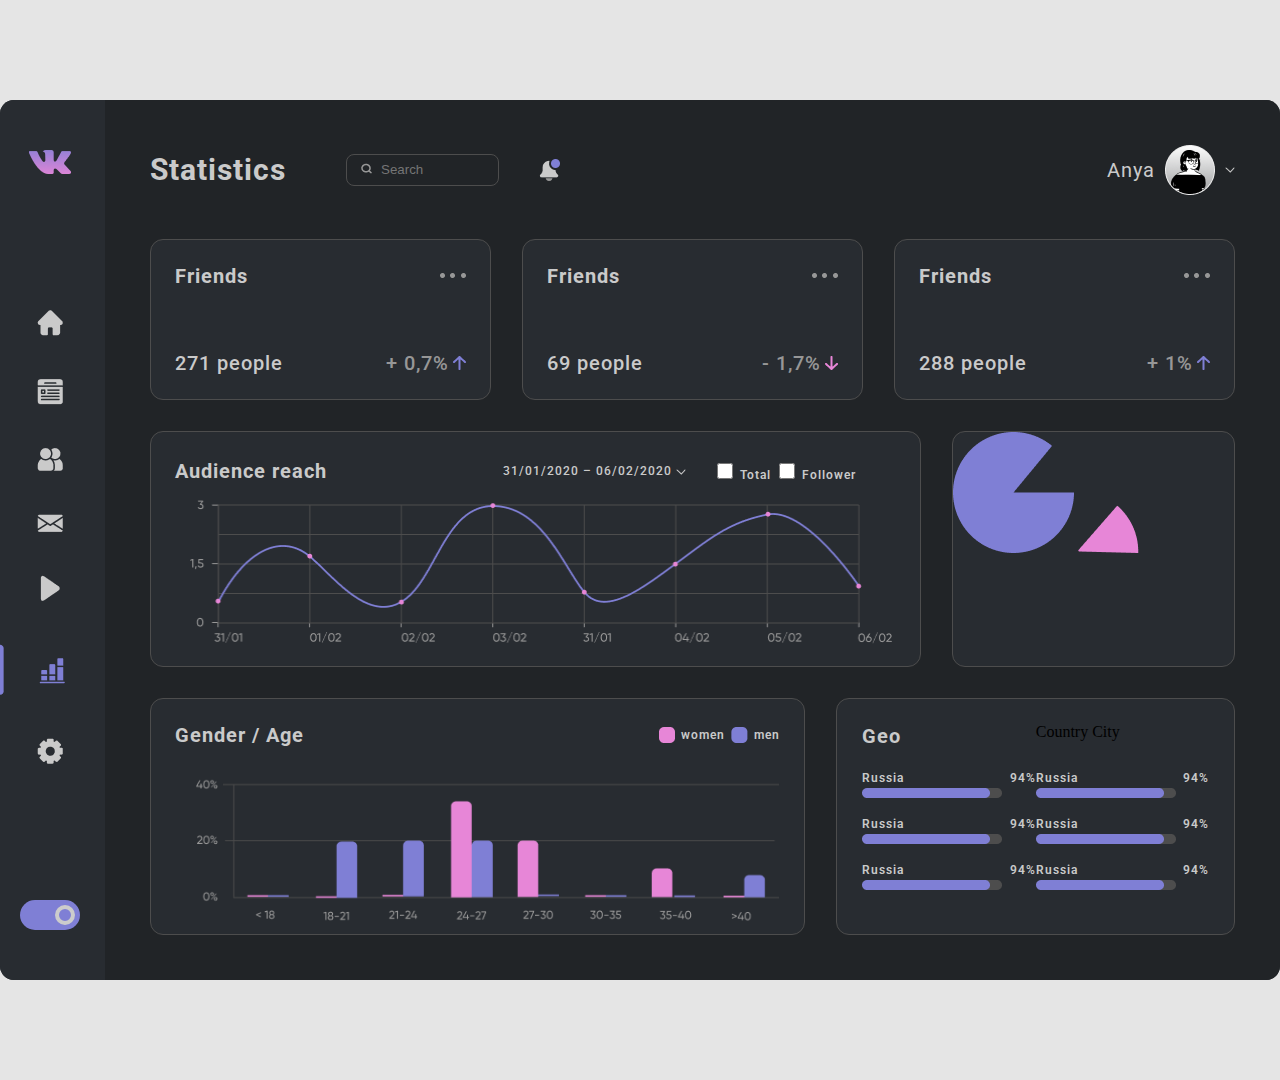
==== lesson6_grid/index.html @ 0bc3fb43 "lesson6" ====
<!DOCTYPE html>
<html lang="en">
<head>
    <link rel="stylesheet" href="../lesson6_grid/styles/reset.css">
    <link rel="stylesheet" href="../lesson6_grid/styles/style.css">
    <meta charset="UTF-8">
    <meta name="viewport" content="width=device-width, initial-scale=1.0">
    <link rel="preconnect" href="https://fonts.gstatic.com">
    <link href="https://fonts.googleapis.com/css2?family=Lato:ital,wght@0,100;0,300;0,400;0,700;0,900;1,100;1,300;1,400;1,700;1,900&display=swap" rel="stylesheet">
    <link rel="stylesheet" href="https://use.fontawesome.com/releases/v5.6.1/css/all.css"
    integrity="sha384-gfdkjb5BdAXd+lj+gudLWI+BXq4IuLW5IT+brZEZsLFm++aCMlF1V92rMkPaX4PP" crossorigin="anonymous">
    <link rel="preconnect" href="https://fonts.gstatic.com">
    <link href="https://fonts.googleapis.com/css2?family=Roboto:ital,wght@0,400;0,500;0,700;0,900;1,400;1,500;1,700;1,900&display=swap" rel="stylesheet">
    <link rel="stylesheet" href="../lesson6_grid/fonts/fonts.css">
    <title>Document</title>
</head>
<body>
    <main class="main">
        <div class="container">
            <div class="content">
                <nav class="nav">
                    <div class="logo">
                        <img class="logo__vk" src="../lesson6_grid/images/icons/logo.png" alt="">
                    </div>
                    <div class="nav__list">
                        <ul>
                            <li><a class="list1" href=""><img src="../lesson6_grid/images/icons/Vector1.png" alt=""></a></li>
                            <li><a class="list2" href=""><img src="../lesson6_grid/images/icons/Vector2.png" alt=""></a></li>
                            <li><a class="list3" href=""><img src="../lesson6_grid/images/icons/Vector3.png" alt=""></a></li>
                            <li><a class="list4" href=""><img src="../lesson6_grid/images/icons/Vector4.png" alt=""></a></li>
                            <li><a class="list5" href=""><img src="../lesson6_grid/images/icons/Vector5.png" alt=""></a></li>
                            <li><a class="list6" href=""><img src="../lesson6_grid/images/icons/Vector6.png" alt=""></a></li>
                            <li><a class="list7" href=""><img src="../lesson6_grid/images/icons/Vector7.png" alt=""></a></li>
                            
                        </ul>
                    </div>
                    <div class="theme_selection">
                        <div class="circular">

                        </div>
                    </div>
                </nav>
                <div class="main_contant">
                    <div class="statistics">
                        <div class="statistics__search">
                            <span class="statistics__search-span">
                                statistics
                            </span>
                    
                            <form action="">
                                <input type="text" placeholder="Search">
                            </form>
                            <a class="notification" href=""><img src="../lesson6_grid/images/notification 2.png" alt=""></a>
                        </div>
                        <div class="statistics__account">
                            <span class="name">anya</span>
                            <img class="photo" src="../lesson6_grid/images/Rectangle 276.png" alt="">
                            <img class="vector113" src="../lesson6_grid/images/Vector 113.png" alt="">
                        </div>
                    </div>
                   <div class="friends">
                       <div class="friends__top">
                           <span class="friends__top-span">
                            friends
                           </span>
                           <img class="group" src="../lesson6_grid/images/Group 57.png" alt="">
                       </div>
                       <div class="friends__buttom">
                           <div class="friends__buttom-right">
                               <span>271 people</span>
                               <div class="statistic__count">
                                   <span >+ 0,7%</span>
                                   <img src="../lesson6_grid/images/up.png" alt="">
                               </div>
                           </div>
                           <div class="friends__buttom-left"></div>
                       </div>
                   </div> 
                   <div class="visitors">
                    <div class="friends__top">
                        <span class="friends__top-span">
                         friends
                        </span>
                        <img class="group" src="../lesson6_grid/images/Group 57.png" alt="">
                    </div>
                    <div class="friends__buttom">
                        <div class="friends__buttom-right">
                            <span>69 people</span>
                            <div class="statistic__count">
                                <span >- 1,7%</span>
                                <img src="../lesson6_grid/images/down.png" alt="">
                            </div>
                        </div>
                        <div class="friends__buttom-left"></div>
                    </div>
                   </div> 
                   <div class="followers">
                    <div class="friends__top">
                        <span class="friends__top-span">
                         friends
                        </span>
                        <img class="group" src="../lesson6_grid/images/Group 57.png" alt="">
                    </div>
                    <div class="friends__buttom">
                        <div class="friends__buttom-right">
                            <span>288 people</span>
                            <div class="statistic__count">
                                <span >+ 1%</span>
                                <img src="../lesson6_grid/images/up.png" alt="">
                            </div>
                        </div>
                        <div class="friends__buttom-left"></div>
                    </div>
                   </div> 
                   <div class="audience">
                       <div class="audience__period">
                           <span>Audience reach</span>
                           <span class="period">
                            31/01/2020 – 06/02/2020
                           </span>
                           <div class="checboxs">
                               <input class="total__checkbox" type="checkbox">
                               <span class="total__span">
                                    total
                               </span>
                               <input class="follower__checkbox" type="checkbox">
                               <span class="follower__span">
                                    follower
                               </span>
                           </div>
                           
                       </div>
                       <img src="../lesson6_grid/images/Group10.png" alt="">
                   </div> 
                   <div class="reach">
                        <img class="ellipse__lagre" src="../lesson6_grid/images/Ellipse207.png" alt="">
                        <!-- <img class="per86" src="../lesson6_grid/images/per86.png" alt=""> -->
                        <img class="ellipse__small" src="../lesson6_grid/images/Ellipse206.png" alt="">

                   </div> 
                   <div class="gender">
                    <div class="gender__age">
                        <span class="gender__age-span">Gender / Age</span>
                        <div class="gender__color">
                            <img src="../lesson6_grid/images/Rectangle282.png" alt="">
                            <span>women</span>
                            <img src="../lesson6_grid/images/Rectangle281.png" alt="">
                            <span>men</span>
                        </div>
                    </div>
                    <img class="gender__statistic" src="../lesson6_grid/images/Group126.png" alt="">
                   </div> 
                   <div class="geo">
                       <div class="geo__title">
                           <span class="geo__title-span">geo</span>
                       </div>
                       <div class="geo__country">
                           <span class="country__span">
                            Country
                           </span>
                           <span class="city__span">
                            City
                           </span>
                       </div>
                         
                       <div class="geo__russia">
                            <div class="country">
                                <span class="russia__span">Russia</span>
                                <span class="russia__prs">94%</span>
                            </div>
                            <img src="../lesson6_grid/images/geo/Group1.png" alt="">
                        </div>
                       <div class="geo__ukraine">
                        <div class="country">
                            <span class="russia__span">Russia</span>
                            <span class="russia__prs">94%</span>
                        </div>
                        <img src="../lesson6_grid/images/geo/Group1.png" alt="">
                       </div>
                       <div class="geo__mongolia">
                        <div class="country">
                            <span class="russia__span">Russia</span>
                            <span class="russia__prs">94%</span>
                        </div>
                        <img src="../lesson6_grid/images/geo/Group1.png" alt="">
                       </div>
                       <div class="geo__china">
                        <div class="country">
                            <span class="russia__span">Russia</span>
                            <span class="russia__prs">94%</span>
                        </div>
                        <img src="../lesson6_grid/images/geo/Group1.png" alt="">
                       </div>
                       <div class="geo__usa">
                        <div class="country">
                            <span class="russia__span">Russia</span>
                            <span class="russia__prs">94%</span>
                        </div>
                        <img src="../lesson6_grid/images/geo/Group1.png" alt="">
                       </div>
                       <div class="geo__other">
                        <div class="country">
                            <span class="russia__span">Russia</span>
                            <span class="russia__prs">94%</span>
                        </div>
                        <img src="../lesson6_grid/images/geo/Group1.png" alt="">
                       </div>
                   </div> 
                </div>
            </div>
           

        </div>
    </main>
</body>
</html>
---- lesson6_grid/styles/style.css ----
*{
    box-sizing: border-box;
}
body{
    background-color: #E5E5E5;
   
}
.content{
    max-width: 1280px;
    height: 880px;
    background-color:#282C31;
    display:grid;
    grid-template-columns: 1fr 11.8fr;
    margin:100px auto ;
    column-gap:5px;
    border-radius:14px;
}
.nav,
.main_contant{
    background-color:#212427;
}
.nav{
    border-radius:14px 0 0 14px;
    background-color:#282C31;

}
.main_contant{
    display: grid;
    grid-template-columns:3.5fr 3.5fr 6.4fr  .6fr .6fr 6.4fr ;
    grid-template-rows:1fr 1.5fr 2.2fr 2.2fr ;
    grid-template-areas:
    "statistics statistics statistics statistics statistics statistics"
    "friends friends visitors visitors followers followers"
    "audience audience audience audience audience reach"
    "gender gender gender geo geo geo";
    gap:31px;
    padding:0 45px 45px 45px;
    border-radius:0 14px 14px 0;
}


.friends,
.visitors,
.followers,
.audience,
.reach,
.gender,
.geo{
    background-color:#282C31;
    border-radius:13px;
    
}
.statistics{
    grid-area:statistics ;
}
.friends{
    grid-area:friends ;
    border:1px solid #4D4D4D;
}
.visitors{
    grid-area:visitors ;
    border:1px solid #4D4D4D;
}
.followers{
    grid-area:followers ;
    border:1px solid #4D4D4D;
}
.audience{
    grid-area:audience ;
    border:1px solid #4D4D4D;
}
.reach{
    grid-area:reach ;
    border:1px solid #4D4D4D;
}
.gender{
    grid-area:gender ;
    border:1px solid #4D4D4D;
}
.geo{
    grid-area:geo ;
    border:1px solid #4D4D4D;
}
.statistics{
    display: flex;
    align-items:center;
    padding-top: 32px;
    justify-content: space-between;
    
}
.statistics__search{
    display:flex;
    flex-wrap: wrap;
    align-items:center
}
.statistics__search-span{
    font-family: 'Roboto', sans-serif;
    color:#CACACA;
    font-weight: 700;
    font-size: 30px;
    line-height: 36px;
    text-transform: capitalize;
    letter-spacing: 1px;
    margin-right: 75px;
}
input{
    background-color:#212427;
    border: none;
    outline: none;
    width: 153px;
    height: 32px;
    border: 1px solid #4D4D4D;
    border-radius: 8px;
    padding-left: 34px;
    color:#979797;
   
}
form::before{
    content:url(../images/Vector.png);
    margin: 5px -30px 0 0;
    color:#979797;
    position: relative;
}
.notification{
    margin-left: 25px;
    display: flex;
    align-items:center;
}

span.name{
    font-family:'Roboto';
    color:#CACACA;
    font-size: 20px;
    line-height: 24px;
    text-transform: capitalize;
    letter-spacing: 1px;
    
   
}
.statistics__account{
    display: flex;
    align-items:center;
}
.photo{
    margin: 0 10px;
}
.friends__top-span{
    font-family: 'Roboto', sans-serif;
    color:#CACACA;
    font-weight: 700;
    font-size: 20px;
    line-height: 24px;
    text-transform: capitalize;
    letter-spacing: 1px;
}
.friends__top{
    display: flex;
    justify-content: space-between;
    align-items:center;
}
.statistic__count>span{
    font-family: 'Roboto', sans-serif;
    color:#979797;
    font-weight: 500;
    font-size: 20px;
    line-height: 23px;
    letter-spacing: 1px;
}
.friends__buttom-right>span{
    font-family: 'Roboto', sans-serif;
    color:#CACACA;
    font-weight: 500;
    font-size: 20px;
    line-height: 23px;
    letter-spacing: 1px;
}
.statistic__count>span{
    font-family: 'Roboto', sans-serif;
    color:#979797;
    font-weight: 500;
    font-size: 20px;
    line-height: 23px;
    letter-spacing: 1px;
}
.friends__buttom-right{
    display: flex;
    justify-content: space-between;
}
.friends{
    display: flex;
    flex-direction: column;
    justify-content: space-between;
    padding: 24px;
}
.visitors{
    display: flex;
    flex-direction: column;
    justify-content: space-between;
    padding: 24px;
}
.followers{
    display: flex;
    flex-direction: column;
    justify-content: space-between;
    padding: 24px;
}
.audience{
    padding: 27px 24px 22px;
    display: flex;
    flex-direction: column;
    justify-content: space-between;

}
.audience__period>span{
    font-family: 'Roboto', sans-serif;
    color:#CACACA;
    font-weight: 700;
    font-size: 20px;
    line-height: 24px;
    letter-spacing: 1px;
}
span.period{
    font-family: 'Roboto', sans-serif;
    color:#CACACA;
    font-weight: 500;
    font-size: 12px;
    line-height: 14px;
    letter-spacing: 1px;
    display: block;
}
span.period::after{
    content:url(../images/Vector\ 113.png);
    cursor: pointer;

}
.audience__period{
    display: flex;
    align-items:center;
    justify-content: space-between;
    flex-wrap:wrap;
}
.follower__checkbox,
.total__checkbox{
    width: 16px;
    height: 16px;  
    
}
.total__span,
.follower__span{
    font-family: 'Roboto', sans-serif;
    color:#CACACA;
    font-weight: 600;
    font-size: 12px;
    line-height: 14px;
    letter-spacing: 1px; 
    text-transform: capitalize; 
}
.checboxs{
    margin-right: 40px;
}
.period{
    margin-left: 150px;
}
.gender__color>span{
    font-family: 'Roboto', sans-serif;
    color:#CACACA;
    font-weight: 600;
    font-size: 12px;
    line-height: 14px;
    letter-spacing: 1px;
    margin-left: 6px;
}
.gender__age-span{
    font-family: 'Roboto', sans-serif;
    color:#CACACA;
    font-weight: 700;
    font-size: 20px;
    line-height: 24px;
    letter-spacing: 1px;
}
.gender__age{
    display: flex;
    justify-content: space-between;
}
.gender__color{
    display: flex;
    align-items:center;
}
.gender{
    display: flex;
    flex-direction: column;
    justify-content: space-between;
    padding: 24px 24px 0;
}
.gender__color>img{
    margin-left: 6px;
}
.nav{
    padding: 50px 0;
    display: flex;
    justify-content: space-between;
    flex-direction: column;
    align-items: center;
}
.theme_selection{
    height: 30px;
    width: 60px;
    background-color:#7F7FD5;
    padding: 5px;
    display: flex;
    justify-content: end;
    border-radius:50px
}
.circular{
    width: 20px;
    height: 20px;
    background-color:#7F7FD5;
    border:4px solid #ccc;
    border-radius:50%;
}
li:not(:last-child){
    margin-bottom: 40px;
}
ul{
    display: flex;
    flex-direction: column;
    align-items:center;
    
}
.list6{
    display: flex;
    align-items:center;
    margin-right: 35px;
    
}
.list6::before{
    content: url(../images/icons/Rectangle.png);
    margin-right: 35px;
}
.ellipse__lagre,
.ellipse__small{
}
.ellipse__small::before{
    content: url(../images/per86.png);
}
.geo{
    display: grid;
    grid-template-columns: 1fr 1fr;
    grid-template-rows: 1fr 1fr 1fr 1fr;
    grid-template-areas:
    "geo__title geo__country"
    "geo__russia geo__china"
    "geo__ukraine geo__usa"
    "geo__mongolia geo__other";
    padding: 25px;
}
.geo__title{
    grid-area: geo__title;
    
}
.geo__country{
    grid-area: geo__country;
}
.geo__russia{
    grid-area: geo__russia;
}
.geo__ukraine{
    grid-area: geo__ukraine;
}
.geo__mongolia{
    grid-area: geo__mongolia;
}
.geo__china{
    grid-area: geo__china;
}
.geo__usa{
    grid-area: geo__usa;
}
.geo__other{
    grid-area: geo__other;
}
span.geo__title-span{
    font-family: 'Roboto', sans-serif;
    color:#CACACA;
    font-weight: 700;
    font-size: 20px;
    line-height: 24px;
    letter-spacing: 1px;
    text-transform: capitalize;
}
.country{
    display: flex;
    justify-content: space-between;
}
.russia__span,
.russia__prs{
    font-family: 'Roboto', sans-serif;
    color:#CACACA;
    font-weight: 600;
    font-size: 12px;
    line-height: 14px;
    letter-spacing: 1px;
}
---- lesson6_grid/fonts/fonts.css ----
@font-face {
    font-family: "Gilroy Bold";
    src: url(../fonts/Gilroy-Bold.eot) format("embedded-opentype"), url(../fonts/Gilroy-Bold.woff) format("woff"),
        url(../fonts/Gilroy-Bold.ttf) format("truetype");
    font-weight: 700;
}

@font-face {
    font-family: "Gilroy SemiBold";
    src: url(../fonts/Gilroy-SemiBold.eot) format("embedded-opentype"), url(../fonts/Gilroy-SemiBold.woff) format("woff"),
        url(../fonts/Gilroy-SemiBold.ttf) format("truetype");
    font-weight: 600;
}

@font-face {
    font-family: "Gilroy Medium";
    src: url(../fonts/Gilroy-Medium.eot) format("embedded-opentype"), url(../fonts/Gilroy-Medium.woff) format("woff"),
        url(../fonts/Gilroy-Medium.ttf) format("truetype");
    font-weight: 500;
}
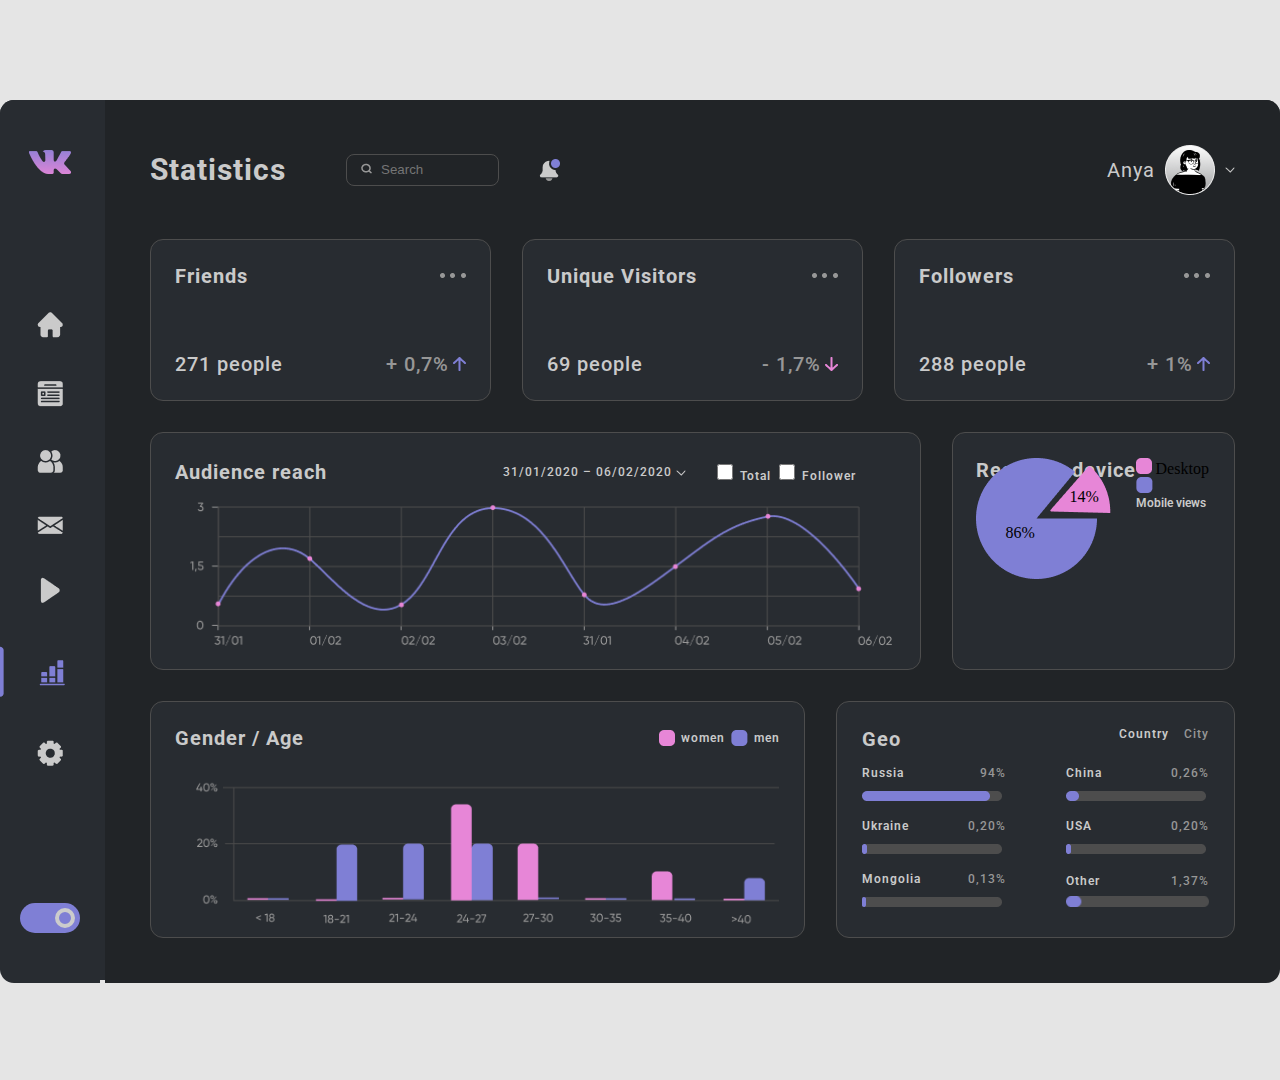
==== commit 91ae1905: "ls6" ====
--- a/lesson6_grid/index.html
+++ b/lesson6_grid/index.html
@@ -79,7 +79,7 @@
                    <div class="visitors">
                     <div class="friends__top">
                         <span class="friends__top-span">
-                         friends
+                            Unique visitors
                         </span>
                         <img class="group" src="../lesson6_grid/images/Group 57.png" alt="">
                     </div>
@@ -97,7 +97,7 @@
                    <div class="followers">
                     <div class="friends__top">
                         <span class="friends__top-span">
-                         friends
+                            Followers
                         </span>
                         <img class="group" src="../lesson6_grid/images/Group 57.png" alt="">
                     </div>
@@ -133,10 +133,26 @@
                        <img src="../lesson6_grid/images/Group10.png" alt="">
                    </div> 
                    <div class="reach">
-                        <img class="ellipse__lagre" src="../lesson6_grid/images/Ellipse207.png" alt="">
-                        <!-- <img class="per86" src="../lesson6_grid/images/per86.png" alt=""> -->
-                        <img class="ellipse__small" src="../lesson6_grid/images/Ellipse206.png" alt="">
-
+                        <span class="reach-span">Reach by device</span>
+                        <div class="reach__inner">
+                            <img class="ellipse__lagre" src="../lesson6_grid/images/Ellipse207.png" alt="">
+                                <p class="p86">86%</p>
+                            <img class="ellipse__small" src="../lesson6_grid/images/Ellipse206.png" alt="">
+                                <p class="p14">14%</p>
+                        </div>
+                        <div class="reach__device">
+                            <div class="reach__device">
+                                <div class="reach__device-desktop">
+                                    <img class="desktop" src="../lesson6_grid/images/Rectangle282.png" alt="">
+                                    <span class="desktop__span">Desktop</span>
+                                </div>
+                                <div class="reach__device-mobile">
+                                    <img class="mobile" src="../lesson6_grid/images/Rectangle281.png" alt="">
+                                    <span class="mobile__span">Mobile views</span>
+                                </div>
+                            </div>
+                            
+                        </div>
                    </div> 
                    <div class="gender">
                     <div class="gender__age">
@@ -155,12 +171,14 @@
                            <span class="geo__title-span">geo</span>
                        </div>
                        <div class="geo__country">
-                           <span class="country__span">
-                            Country
-                           </span>
-                           <span class="city__span">
-                            City
-                           </span>
+                            <div class="geo__country-inner">
+                                <span class="country__span">
+                                    Country
+                                </span>
+                                <span class="city__span">
+                                    City
+                                </span>
+                            </div>
                        </div>
                          
                        <div class="geo__russia">
@@ -172,38 +190,38 @@
                         </div>
                        <div class="geo__ukraine">
                         <div class="country">
-                            <span class="russia__span">Russia</span>
-                            <span class="russia__prs">94%</span>
-                        </div>
-                        <img src="../lesson6_grid/images/geo/Group1.png" alt="">
+                            <span class="russia__span">ukraine</span>
+                            <span class="russia__prs">0,20%</span>
+                        </div>
+                        <img src="../lesson6_grid/images/geo/Group2.png" alt="">
                        </div>
                        <div class="geo__mongolia">
                         <div class="country">
-                            <span class="russia__span">Russia</span>
-                            <span class="russia__prs">94%</span>
-                        </div>
-                        <img src="../lesson6_grid/images/geo/Group1.png" alt="">
+                            <span class="russia__span">mongolia</span>
+                            <span class="russia__prs">0,13%</span>
+                        </div>
+                        <img src="../lesson6_grid/images/geo/Group3.png" alt="">
                        </div>
                        <div class="geo__china">
                         <div class="country">
-                            <span class="russia__span">Russia</span>
-                            <span class="russia__prs">94%</span>
-                        </div>
-                        <img src="../lesson6_grid/images/geo/Group1.png" alt="">
+                            <span class="russia__span">china</span>
+                            <span class="russia__prs">0,26%</span>
+                        </div>
+                        <img src="../lesson6_grid/images/geo/Group4.png" alt="">
                        </div>
                        <div class="geo__usa">
                         <div class="country">
-                            <span class="russia__span">Russia</span>
-                            <span class="russia__prs">94%</span>
-                        </div>
-                        <img src="../lesson6_grid/images/geo/Group1.png" alt="">
+                            <span class="russia__span">USA</span>
+                            <span class="russia__prs">0,20%</span>
+                        </div>
+                        <img src="../lesson6_grid/images/geo/Group5.png" alt="">
                        </div>
                        <div class="geo__other">
                         <div class="country">
-                            <span class="russia__span">Russia</span>
-                            <span class="russia__prs">94%</span>
-                        </div>
-                        <img src="../lesson6_grid/images/geo/Group1.png" alt="">
+                            <span class="russia__span">other</span>
+                            <span class="russia__prs">1,37%</span>
+                        </div>
+                        <img src="../lesson6_grid/images/geo/Group6.png" alt="">
                        </div>
                    </div> 
                 </div>
--- a/lesson6_grid/styles/style.css
+++ b/lesson6_grid/styles/style.css
@@ -337,22 +337,20 @@
     content: url(../images/icons/Rectangle.png);
     margin-right: 35px;
 }
-.ellipse__lagre,
-.ellipse__small{
-}
-.ellipse__small::before{
-    content: url(../images/per86.png);
-}
+
+
 .geo{
     display: grid;
     grid-template-columns: 1fr 1fr;
-    grid-template-rows: 1fr 1fr 1fr 1fr;
+    grid-template-rows: .7fr 1fr 1fr 1fr;
     grid-template-areas:
     "geo__title geo__country"
     "geo__russia geo__china"
     "geo__ukraine geo__usa"
     "geo__mongolia geo__other";
     padding: 25px;
+    column-gap:60px;
+    row-gap: 15px;
 }
 .geo__title{
     grid-area: geo__title;
@@ -360,6 +358,9 @@
 }
 .geo__country{
     grid-area: geo__country;
+    display:flex;
+    flex-direction: column;
+    align-items:flex-end
 }
 .geo__russia{
     grid-area: geo__russia;
@@ -378,6 +379,10 @@
 }
 .geo__other{
     grid-area: geo__other;
+    display: flex;
+    flex-direction: column;
+    justify-content: center;
+
 }
 span.geo__title-span{
     font-family: 'Roboto', sans-serif;
@@ -391,6 +396,7 @@
 .country{
     display: flex;
     justify-content: space-between;
+    margin-bottom: 8px;
 }
 .russia__span,
 .russia__prs{
@@ -400,5 +406,78 @@
     font-size: 12px;
     line-height: 14px;
     letter-spacing: 1px;
-}
- +    text-transform: capitalize;
+}
+.country__span{
+    font-family: 'Roboto', sans-serif;
+    color:#CACACA;
+    font-weight: 600;
+    font-size: 12px;
+    line-height: 14px;
+    letter-spacing: 1px;
+    margin-right: 15px;
+   
+
+}
+.city__span{
+    font-family: 'Roboto', sans-serif;
+    color:#CACACA;
+    font-weight: 600;
+    font-size: 12px;
+    line-height: 14px;
+    letter-spacing: 1px;
+    display:block;
+    margin-bottom: 10px;  
+}
+.geo__country-inner{
+    display: flex;
+}
+.city__span,
+.russia__prs{
+    font-family: 'Roboto', sans-serif;
+    color:#979797;
+    font-weight: 500;
+    font-size: 12px;
+    
+    letter-spacing: 1px;
+}
+.reach{
+    padding: 25px 10px 25px 23px;
+    display: flex;
+}
+div.reach__inner{
+    position: absolute;
+    
+    display: inline-flex;
+
+}
+.ellipse__small{
+    margin: 7px 0px 0px 74px;
+    position: absolute;
+}
+.p14{
+    margin: 31px 0px 0px 94px;
+    position: absolute;
+}
+.p86{
+    margin: 67px 0px 0px 30px;
+    position: absolute;
+}
+.reach-span{
+    font-family: 'Roboto', sans-serif;
+    color:#CACACA;
+    font-weight: 700;
+    font-size: 20px;
+    line-height: 24px;
+    letter-spacing: 1px; 
+    display: block;
+}
+.mobile__span{
+    font-family: 'Roboto', sans-serif;
+    color:#CACACA;
+    font-weight: 600;
+    font-size: 12px;
+    line-height: 14px;
+    display: block;
+    
+}
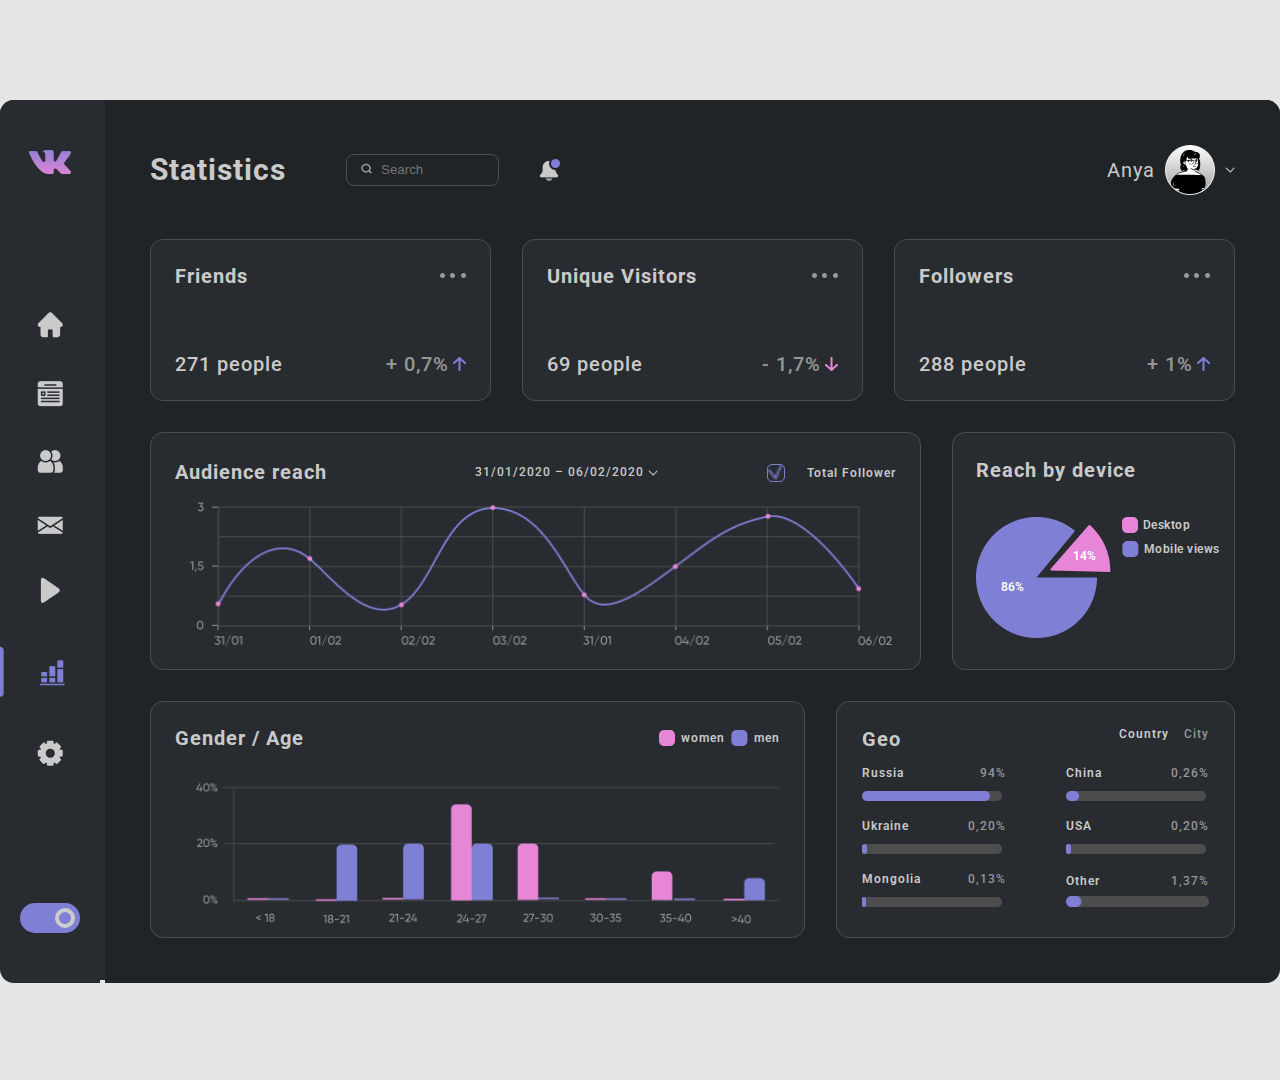
==== commit 7845c7d8: "grid" ====
--- a/lesson6_grid/index.html
+++ b/lesson6_grid/index.html
@@ -6,7 +6,6 @@
     <meta charset="UTF-8">
     <meta name="viewport" content="width=device-width, initial-scale=1.0">
     <link rel="preconnect" href="https://fonts.gstatic.com">
-    <link href="https://fonts.googleapis.com/css2?family=Lato:ital,wght@0,100;0,300;0,400;0,700;0,900;1,100;1,300;1,400;1,700;1,900&display=swap" rel="stylesheet">
     <link rel="stylesheet" href="https://use.fontawesome.com/releases/v5.6.1/css/all.css"
     integrity="sha384-gfdkjb5BdAXd+lj+gudLWI+BXq4IuLW5IT+brZEZsLFm++aCMlF1V92rMkPaX4PP" crossorigin="anonymous">
     <link rel="preconnect" href="https://fonts.gstatic.com">
@@ -119,14 +118,14 @@
                             31/01/2020 – 06/02/2020
                            </span>
                            <div class="checboxs">
-                               <input class="total__checkbox" type="checkbox">
-                               <span class="total__span">
+                               <input class="total__checkbox" type="checkbox" id="chb1">
+                               <label for="chb1" class="total__span">
                                     total
-                               </span>
-                               <input class="follower__checkbox" type="checkbox">
-                               <span class="follower__span">
+                               </label>
+                               <input class="total__checkbox" type="checkbox" id="chb2">
+                               <label for="chb2" class="follower__span" >
                                     follower
-                               </span>
+                               </label>
                            </div>
                            
                        </div>
--- a/lesson6_grid/styles/style.css
+++ b/lesson6_grid/styles/style.css
@@ -144,6 +144,13 @@
 .photo{
     margin: 0 10px;
 }
+.photo:hover,.vector113:hover,
+.logo:hover,.group:hover,
+.total__checkbox:hover,
+.follower__checkbox:hover{
+    cursor: pointer;
+}
+
 .friends__top-span{
     font-family: 'Roboto', sans-serif;
     color:#CACACA;
@@ -255,12 +262,12 @@
     letter-spacing: 1px; 
     text-transform: capitalize; 
 }
-.checboxs{
+.checkboxs{
     margin-right: 40px;
-}
-.period{
-    margin-left: 150px;
-}
+    position: relative;
+    width: 100px;
+}
+
 .gender__color>span{
     font-family: 'Roboto', sans-serif;
     color:#CACACA;
@@ -310,6 +317,9 @@
     display: flex;
     justify-content: end;
     border-radius:50px
+}
+.theme_selection:hover{
+    cursor: pointer;
 }
 .circular{
     width: 20px;
@@ -443,7 +453,7 @@
 }
 .reach{
     padding: 25px 10px 25px 23px;
-    display: flex;
+    /* display: flex; */
 }
 div.reach__inner{
     position: absolute;
@@ -456,12 +466,19 @@
     position: absolute;
 }
 .p14{
-    margin: 31px 0px 0px 94px;
+    margin: 33px 0px 0px 97px;
     position: absolute;
 }
 .p86{
-    margin: 67px 0px 0px 30px;
-    position: absolute;
+    margin: 64px 0px 0px 25px;
+    position: absolute;
+}
+.p14,
+.p86{
+    font-family: "Roboto";
+    color:#fff;
+    font-weight: 600;
+    font-size: 12px;
 }
 .reach-span{
     font-family: 'Roboto', sans-serif;
@@ -469,15 +486,105 @@
     font-weight: 700;
     font-size: 20px;
     line-height: 24px;
-    letter-spacing: 1px; 
+    letter-spacing: 1px;
     display: block;
-}
-.mobile__span{
-    font-family: 'Roboto', sans-serif;
-    color:#CACACA;
-    font-weight: 600;
-    font-size: 12px;
-    line-height: 14px;
+   
+    
+}
+.mobile__span,
+.desktop__span{
+    font-family: 'Roboto', sans-serif;
+    color:#CACACA;
+    font-weight: 600;
+    font-size: 12px;
+    line-height: 14px;
+    margin-left: 5px;
+    letter-spacing: .5px;
+   
+    
+}
+.reach__inner{
+    margin-top: 35px;
+}
+.reach__device{
+    margin: 35px 0px 0px 73px;
+    max-height: 40px;
+
+}
+.reach__device-desktop{
+    margin-bottom: 8px;
+    display: flex;
+    align-items:center;
+
+}
+.reach__device-mobile{
+    display: flex;
+    align-items:center;
+}
+.total__checkbox{
+    display: none;
+}
+.total__span::before{
+    content:"";
+    height: 16px;
+    width: 16px;
+    background-color:#282C31;
+    border:1px solid #7F7FD5;
+    border-radius:5px;
+    position: absolute;
+    margin-left: -40px;
     display: block;
-    
-}
+}
+.total__span::after{
+    content: "";
+    background-image: url(../images/Vector111.png);
+    position: absolute;
+    width: 16px;
+    height: 16px;
+    background-repeat: no-repeat;
+    background-size: cover;
+    margin: 0px 0px 0px -75px;
+    
+}
+.total__checkbox:checked + .total__span::after{
+    opacity: 0;
+}
+/* .follower__checkbox{
+    display: none;
+}
+.follower__span{
+    position: relative;
+}
+.follower__span::before{
+    content:"";
+    height: 16px;
+    width: 16px;
+    background-color:#282C31;
+    border:1px solid #E786D7;
+    border-radius:5px;
+    position: absolute;
+    margin-left: 0px 0px 0px 0px;
+    display: block;
+}
+ .follower__span::after{
+    content: "";
+    background-image: url(../images/Vector111.png);
+    position: absolute;
+    width: 16px;
+    height: 16px;
+    background-repeat: no-repeat;
+    background-size: cover;
+    margin: 0px 0px 0px -61px;
+    
+}
+.follower__checkbox:checked + .follower__span::after{
+    opacity: 0;
+} 
+.total__span{
+    margin: 0px 27px 0px 0px;
+}
+.follower__span{
+    margin: 0px 0px 0px 0px;
+} */
+
+
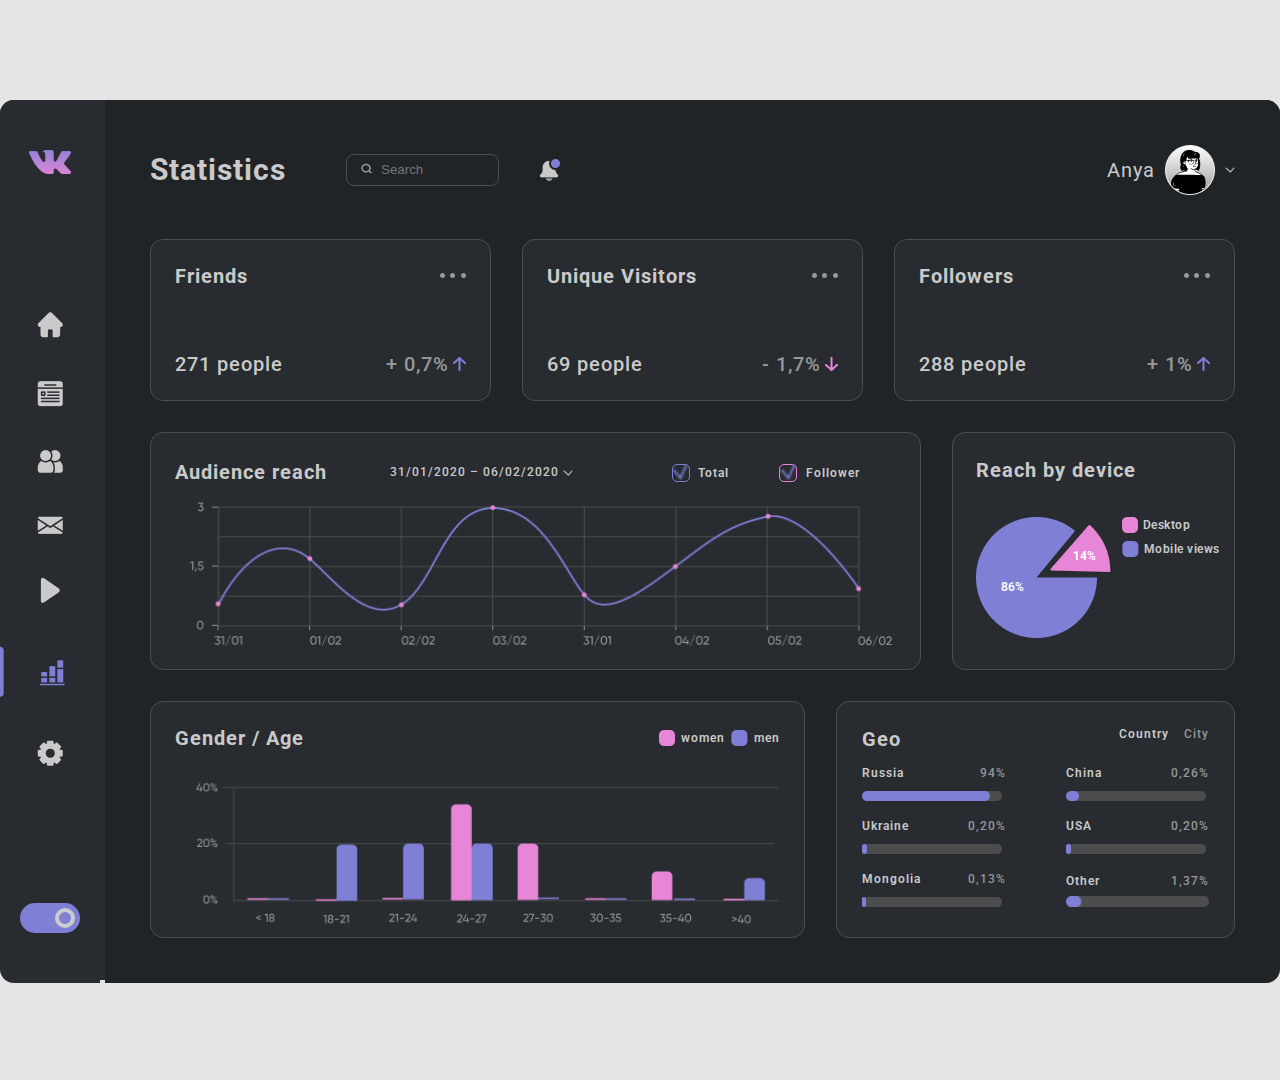
==== commit 7879c860: "grid" ====
--- a/lesson6_grid/index.html
+++ b/lesson6_grid/index.html
@@ -118,14 +118,18 @@
                             31/01/2020 – 06/02/2020
                            </span>
                            <div class="checboxs">
-                               <input class="total__checkbox" type="checkbox" id="chb1">
-                               <label for="chb1" class="total__span">
-                                    total
-                               </label>
-                               <input class="total__checkbox" type="checkbox" id="chb2">
-                               <label for="chb2" class="follower__span" >
-                                    follower
-                               </label>
+                                <div class="input1">
+                                    <input class="total__checkbox" type="checkbox" id="chb1">
+                                    <label for="chb1" class="total__span">
+                                            total
+                                    </label>
+                                </div>
+                                <div class="input2">
+                                    <input class="total__checkbox" type="checkbox" id="chb2">
+                                    <label for="chb2" class="follower__span" >
+                                            follower
+                                    </label>
+                                </div>
                            </div>
                            
                        </div>
--- a/lesson6_grid/styles/style.css
+++ b/lesson6_grid/styles/style.css
@@ -234,6 +234,7 @@
     line-height: 14px;
     letter-spacing: 1px;
     display: block;
+    margin-left: -62px;
 }
 span.period::after{
     content:url(../images/Vector\ 113.png);
@@ -262,11 +263,7 @@
     letter-spacing: 1px; 
     text-transform: capitalize; 
 }
-.checkboxs{
-    margin-right: 40px;
-    position: relative;
-    width: 100px;
-}
+
 
 .gender__color>span{
     font-family: 'Roboto', sans-serif;
@@ -532,7 +529,7 @@
     border:1px solid #7F7FD5;
     border-radius:5px;
     position: absolute;
-    margin-left: -40px;
+    margin-left: -26px;
     display: block;
 }
 .total__span::after{
@@ -543,13 +540,23 @@
     height: 16px;
     background-repeat: no-repeat;
     background-size: cover;
-    margin: 0px 0px 0px -75px;
+    margin: 0px 0px 0px -57px;
     
 }
 .total__checkbox:checked + .total__span::after{
     opacity: 0;
 }
-/* .follower__checkbox{
+.input1{
+    position: relative;
+    margin: 0px 50px 0px 0px;
+}
+.input2{
+    margin: 0px 36px 0px 0px;
+}
+.checboxs{
+    display: flex;
+}
+ .follower__checkbox{
     display: none;
 }
 .follower__span{
@@ -563,7 +570,7 @@
     border:1px solid #E786D7;
     border-radius:5px;
     position: absolute;
-    margin-left: 0px 0px 0px 0px;
+    margin: 0px 0px 0px -27px;
     display: block;
 }
  .follower__span::after{
@@ -574,7 +581,7 @@
     height: 16px;
     background-repeat: no-repeat;
     background-size: cover;
-    margin: 0px 0px 0px -61px;
+    margin: 0px 0px 0px -80px;
     
 }
 .follower__checkbox:checked + .follower__span::after{
@@ -583,8 +590,6 @@
 .total__span{
     margin: 0px 27px 0px 0px;
 }
-.follower__span{
-    margin: 0px 0px 0px 0px;
-} */
-
-
+ 
+
+
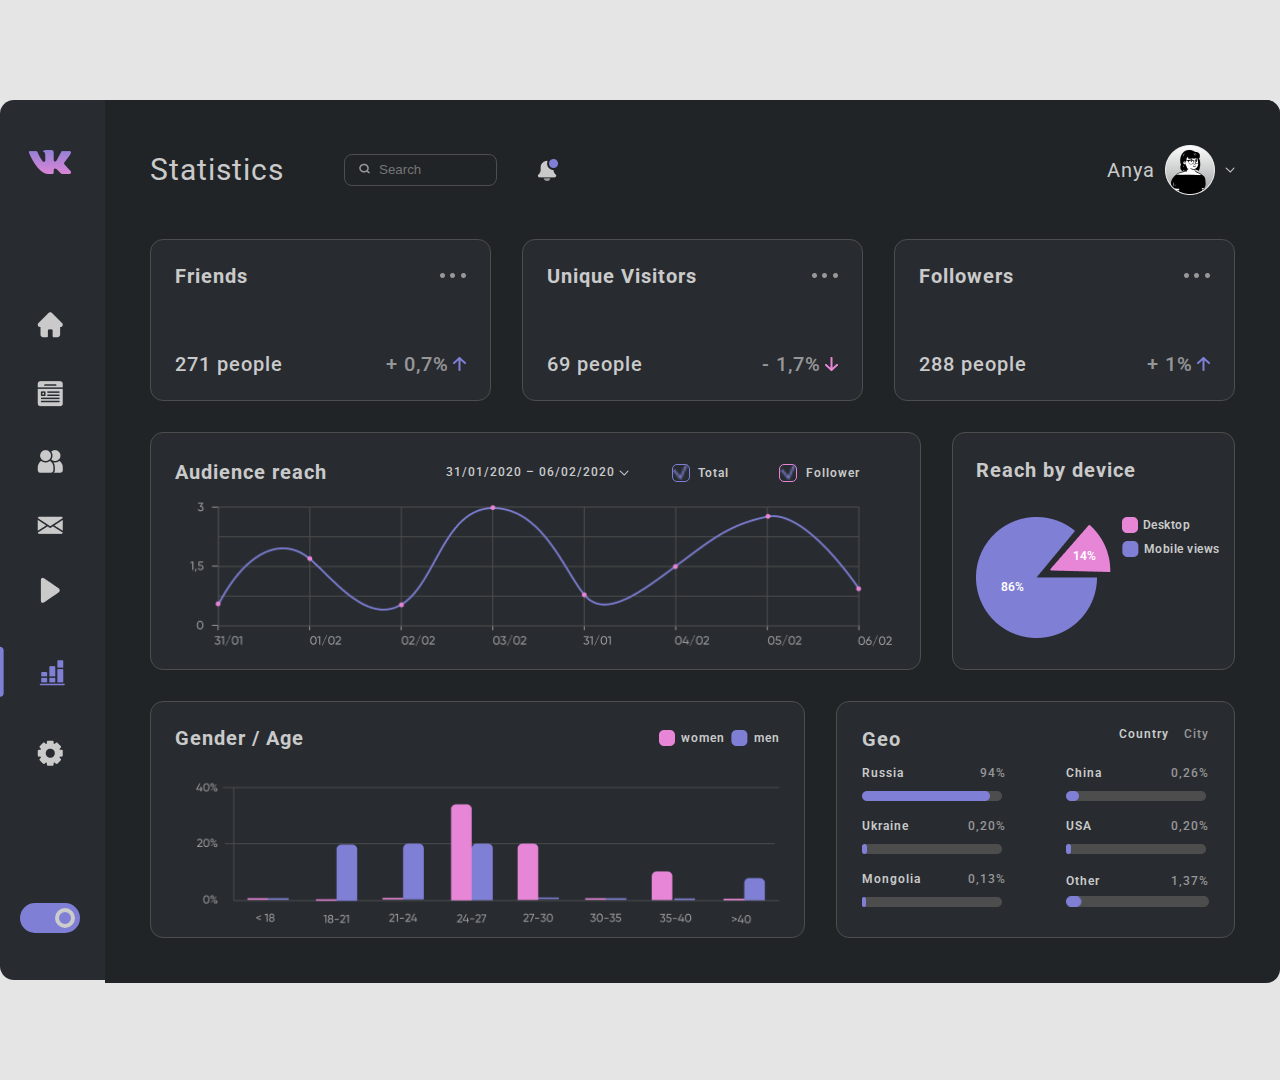
==== commit 14b3c4d7: "grid" ====
--- a/lesson6_grid/index.html
+++ b/lesson6_grid/index.html
@@ -11,6 +11,7 @@
     <link rel="preconnect" href="https://fonts.gstatic.com">
     <link href="https://fonts.googleapis.com/css2?family=Roboto:ital,wght@0,400;0,500;0,700;0,900;1,400;1,500;1,700;1,900&display=swap" rel="stylesheet">
     <link rel="stylesheet" href="../lesson6_grid/fonts/fonts.css">
+    <link rel="stylesheet" href="../lesson6_grid/styles/main.css">
     <title>Document</title>
 </head>
 <body>
@@ -125,7 +126,7 @@
                                     </label>
                                 </div>
                                 <div class="input2">
-                                    <input class="total__checkbox" type="checkbox" id="chb2">
+                                    <input class="follower__checkbox" type="checkbox" id="chb2">
                                     <label for="chb2" class="follower__span" >
                                             follower
                                     </label>
--- a/lesson6_grid/styles/style.css
+++ b/lesson6_grid/styles/style.css
@@ -1,11 +1,11 @@
-*{
+/* *{
     box-sizing: border-box;
 }
 body{
     background-color: #E5E5E5;
    
-}
-.content{
+} */
+/* .content{
     max-width: 1280px;
     height: 880px;
     background-color:#282C31;
@@ -14,17 +14,17 @@
     margin:100px auto ;
     column-gap:5px;
     border-radius:14px;
-}
-.nav,
+} */
+/* .nav, */
 .main_contant{
     background-color:#212427;
 }
-.nav{
+/* .nav{
     border-radius:14px 0 0 14px;
     background-color:#282C31;
 
-}
-.main_contant{
+} */
+/* .main_contant{
     display: grid;
     grid-template-columns:3.5fr 3.5fr 6.4fr  .6fr .6fr 6.4fr ;
     grid-template-rows:1fr 1.5fr 2.2fr 2.2fr ;
@@ -36,10 +36,10 @@
     gap:31px;
     padding:0 45px 45px 45px;
     border-radius:0 14px 14px 0;
-}
-
-
-.friends,
+} */
+
+
+/* .friends,
 .visitors,
 .followers,
 .audience,
@@ -49,51 +49,51 @@
     background-color:#282C31;
     border-radius:13px;
     
-}
-.statistics{
+} */
+/* .statistics{
     grid-area:statistics ;
-}
-.friends{
+} */
+/* .friends{
     grid-area:friends ;
     border:1px solid #4D4D4D;
-}
-.visitors{
+} */
+/* .visitors{
     grid-area:visitors ;
     border:1px solid #4D4D4D;
-}
-.followers{
+} */
+/* .followers{
     grid-area:followers ;
     border:1px solid #4D4D4D;
-}
-.audience{
+} */
+/* .audience{
     grid-area:audience ;
     border:1px solid #4D4D4D;
-}
-.reach{
+} */
+/* .reach{
     grid-area:reach ;
     border:1px solid #4D4D4D;
-}
-.gender{
+} */
+/* .gender{
     grid-area:gender ;
     border:1px solid #4D4D4D;
-}
-.geo{
+} */
+/* .geo{
     grid-area:geo ;
     border:1px solid #4D4D4D;
-}
-.statistics{
+} */
+/* .statistics{
     display: flex;
     align-items:center;
     padding-top: 32px;
     justify-content: space-between;
     
-}
-.statistics__search{
+} */
+/* .statistics__search{
     display:flex;
     flex-wrap: wrap;
     align-items:center
-}
-.statistics__search-span{
+} */
+/* .statistics__search-span{
     font-family: 'Roboto', sans-serif;
     color:#CACACA;
     font-weight: 700;
@@ -102,8 +102,8 @@
     text-transform: capitalize;
     letter-spacing: 1px;
     margin-right: 75px;
-}
-input{
+} */
+/* input{
     background-color:#212427;
     border: none;
     outline: none;
@@ -114,18 +114,18 @@
     padding-left: 34px;
     color:#979797;
    
-}
-form::before{
+} */
+/* form::before{
     content:url(../images/Vector.png);
     margin: 5px -30px 0 0;
     color:#979797;
     position: relative;
-}
-.notification{
+} */
+/* .notification{
     margin-left: 25px;
     display: flex;
     align-items:center;
-}
+} */
 
 span.name{
     font-family:'Roboto';
@@ -137,17 +137,18 @@
     
    
 }
-.statistics__account{
-    display: flex;
-    align-items:center;
-}
-.photo{
+/* .statistics__account{
+    display: flex;
+    align-items:center;
+} */
+/* .photo{
     margin: 0 10px;
-}
-.photo:hover,.vector113:hover,
+} */
+.vector113:hover,
 .logo:hover,.group:hover,
 .total__checkbox:hover,
-.follower__checkbox:hover{
+.follower__checkbox:hover,
+.name:hover{
     cursor: pointer;
 }
 
@@ -234,7 +235,7 @@
     line-height: 14px;
     letter-spacing: 1px;
     display: block;
-    margin-left: -62px;
+    margin-left: 50px;
 }
 span.period::after{
     content:url(../images/Vector\ 113.png);
@@ -581,8 +582,7 @@
     height: 16px;
     background-repeat: no-repeat;
     background-size: cover;
-    margin: 0px 0px 0px -80px;
-    
+    margin: 0px 0px 0px -80px;   
 }
 .follower__checkbox:checked + .follower__span::after{
     opacity: 0;
--- a/lesson6_grid/styles/main.css
+++ b/lesson6_grid/styles/main.css
@@ -0,0 +1,189 @@
+.main_contant {
+  display: -ms-grid;
+  display: grid;
+  -ms-grid-columns: 3.5fr 3.5fr 6.4fr  .6fr .6fr 6.4fr;
+      grid-template-columns: 3.5fr 3.5fr 6.4fr  .6fr .6fr 6.4fr;
+  -ms-grid-rows: 1fr 1.5fr 2.2fr 2.2fr;
+      grid-template-rows: 1fr 1.5fr 2.2fr 2.2fr;
+      grid-template-areas: "statistics statistics statistics statistics statistics statistics"+ "friends friends visitors visitors followers followers"+ "audience audience audience audience audience reach"+ "gender gender gender geo geo geo";
+  gap: 31px;
+  padding: 0 45px 45px 45px;
+  border-radius: 0 14px 14px 0;
+}
+
+.friends,
+.visitors,
+.followers,
+.audience,
+.reach,
+.gender,
+.geo {
+  background-color: #282C31;
+  border-radius: 13px;
+}
+
+.statistics {
+  -ms-grid-row: 1;
+  -ms-grid-column: 1;
+  -ms-grid-column-span: 6;
+  grid-area: statistics;
+  display: -webkit-box;
+  display: -ms-flexbox;
+  display: flex;
+  -webkit-box-align: center;
+      -ms-flex-align: center;
+          align-items: center;
+  padding-top: 32px;
+  -webkit-box-pack: justify;
+      -ms-flex-pack: justify;
+          justify-content: space-between;
+}
+
+.statistics .statistics__search {
+  display: -webkit-box;
+  display: -ms-flexbox;
+  display: flex;
+  -ms-flex-wrap: wrap;
+      flex-wrap: wrap;
+  -webkit-box-align: center;
+      -ms-flex-align: center;
+          align-items: center;
+}
+
+.statistics .statistics__search .statistics__search-span {
+  font-family: "Roboto", sans-serif;
+  color: #CACACA;
+  font-size: 30px;
+  line-height: 36px;
+  text-transform: capitalize;
+  letter-spacing: 1px;
+  margin-right: 75px;
+}
+
+.statistics .statistics__search input {
+  background-color: #212427;
+  border: none;
+  outline: none;
+  width: 153px;
+  height: 32px;
+  border: 1px solid #4D4D4D;
+  border-radius: 8px;
+  padding-left: 34px;
+  color: #979797;
+}
+
+.statistics .statistics__search form::before {
+  content: url(../images/Vector.png);
+  margin: 5px -30px 0 0;
+  color: #979797;
+  position: relative;
+}
+
+.statistics .statistics__search .notification {
+  margin-left: 25px;
+  display: -webkit-box;
+  display: -ms-flexbox;
+  display: flex;
+  -webkit-box-align: center;
+      -ms-flex-align: center;
+          align-items: center;
+}
+
+.statistics .statistics__account {
+  display: -webkit-box;
+  display: -ms-flexbox;
+  display: flex;
+  -webkit-box-align: center;
+      -ms-flex-align: center;
+          align-items: center;
+}
+
+.statistics .statistics__account .photo {
+  margin: 0 10px;
+}
+
+.statistics .statistics__account .photo:hover {
+  cursor: pointer;
+}
+
+.friends {
+  border: 1px solid #4D4D4D;
+  -ms-grid-row: 2;
+  -ms-grid-column: 1;
+  -ms-grid-column-span: 2;
+  grid-area: friends;
+}
+
+.visitors {
+  border: 1px solid #4D4D4D;
+  -ms-grid-row: 2;
+  -ms-grid-column: 3;
+  -ms-grid-column-span: 2;
+  grid-area: visitors;
+}
+
+.followers {
+  border: 1px solid #4D4D4D;
+  -ms-grid-row: 2;
+  -ms-grid-column: 5;
+  -ms-grid-column-span: 2;
+  grid-area: followers;
+}
+
+.audience {
+  border: 1px solid #4D4D4D;
+  -ms-grid-row: 3;
+  -ms-grid-column: 1;
+  -ms-grid-column-span: 5;
+  grid-area: audience;
+}
+
+.reach {
+  border: 1px solid #4D4D4D;
+  -ms-grid-row: 3;
+  -ms-grid-column: 6;
+  grid-area: reach;
+}
+
+.gender {
+  border: 1px solid #4D4D4D;
+  -ms-grid-row: 4;
+  -ms-grid-column: 1;
+  -ms-grid-column-span: 3;
+  grid-area: gender;
+}
+
+.geo {
+  border: 1px solid #4D4D4D;
+  -ms-grid-row: 4;
+  -ms-grid-column: 4;
+  -ms-grid-column-span: 3;
+  grid-area: geo;
+}
+
+* {
+  -webkit-box-sizing: border-box;
+          box-sizing: border-box;
+}
+
+body {
+  background-color: #E5E5E5;
+}
+
+.content {
+  max-width: 1280px;
+  height: 880px;
+  background-color: #282C31;
+  display: -ms-grid;
+  display: grid;
+  -ms-grid-columns: 1fr 11.8fr;
+      grid-template-columns: 1fr 11.8fr;
+  margin: 100px auto;
+  -webkit-column-gap: 5px;
+          column-gap: 5px;
+  border-radius: 14px;
+}
+/*# sourceMappingURL=main.css.map */